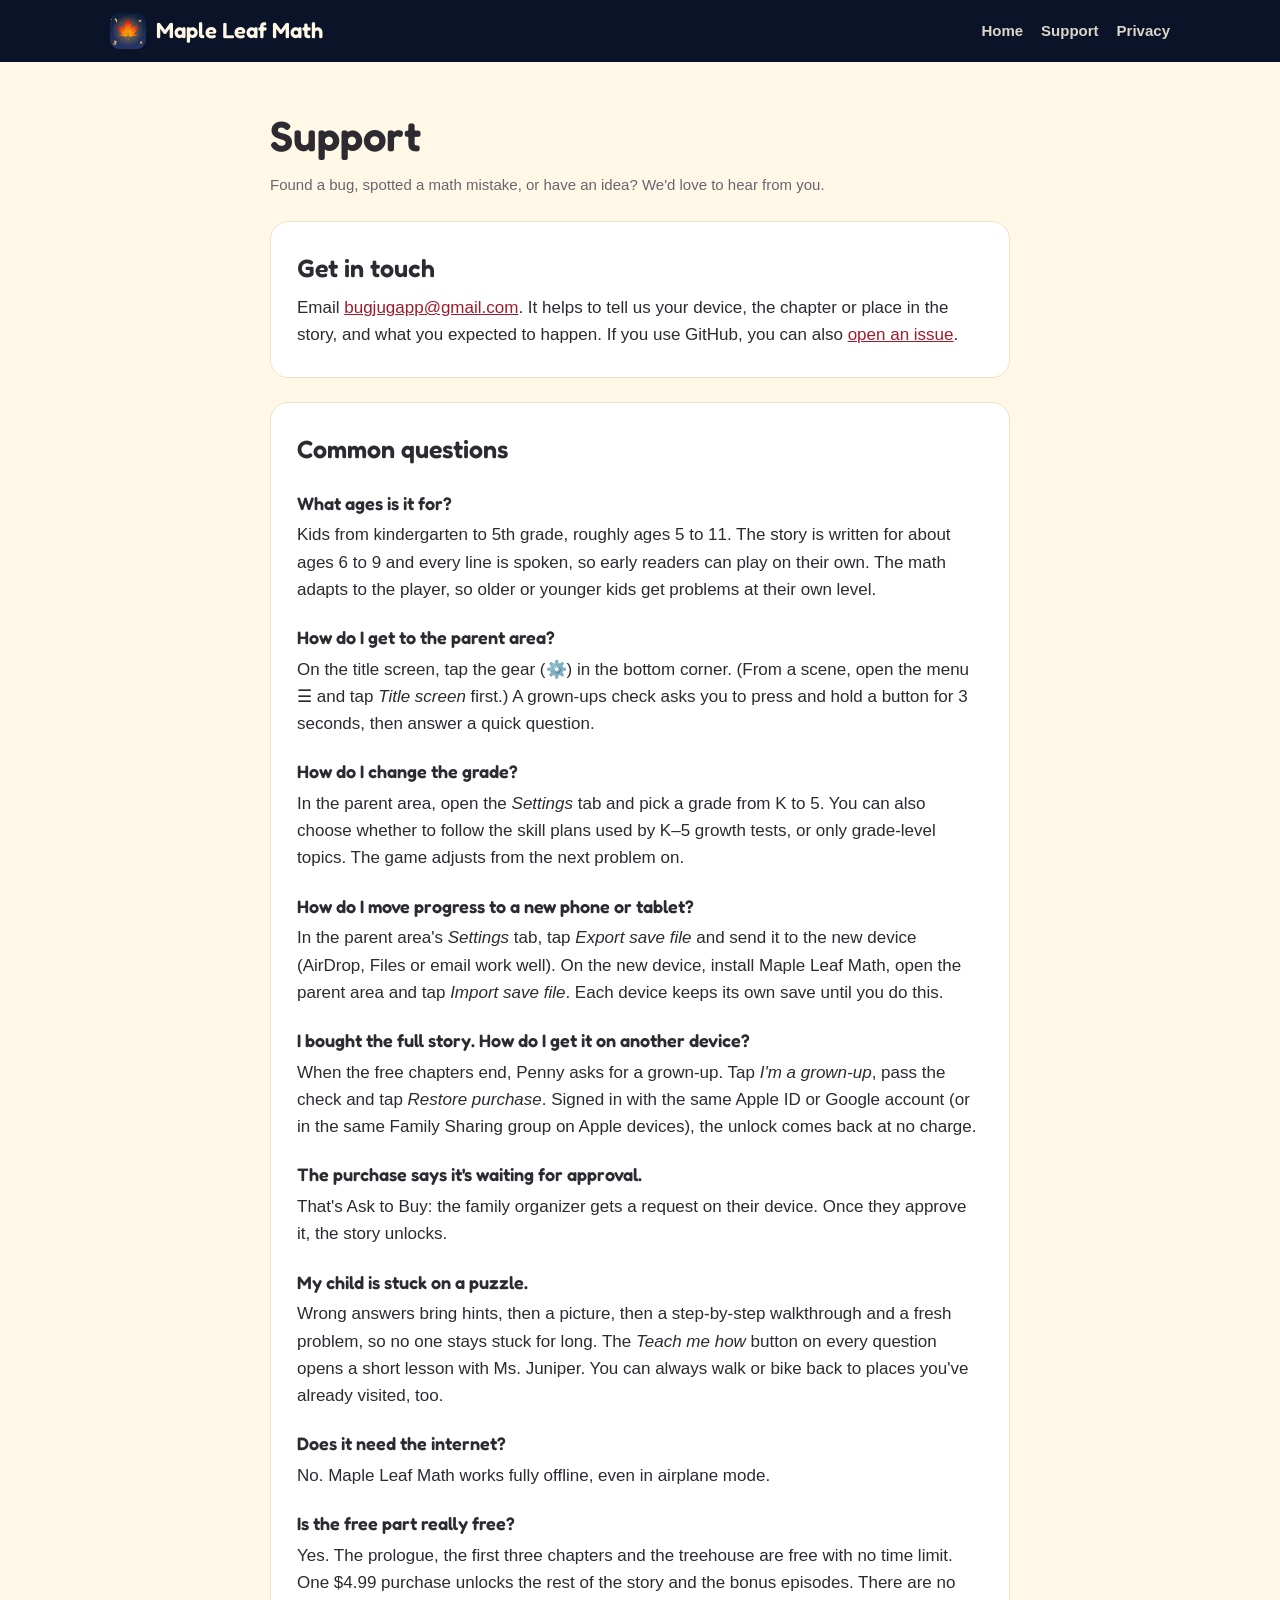
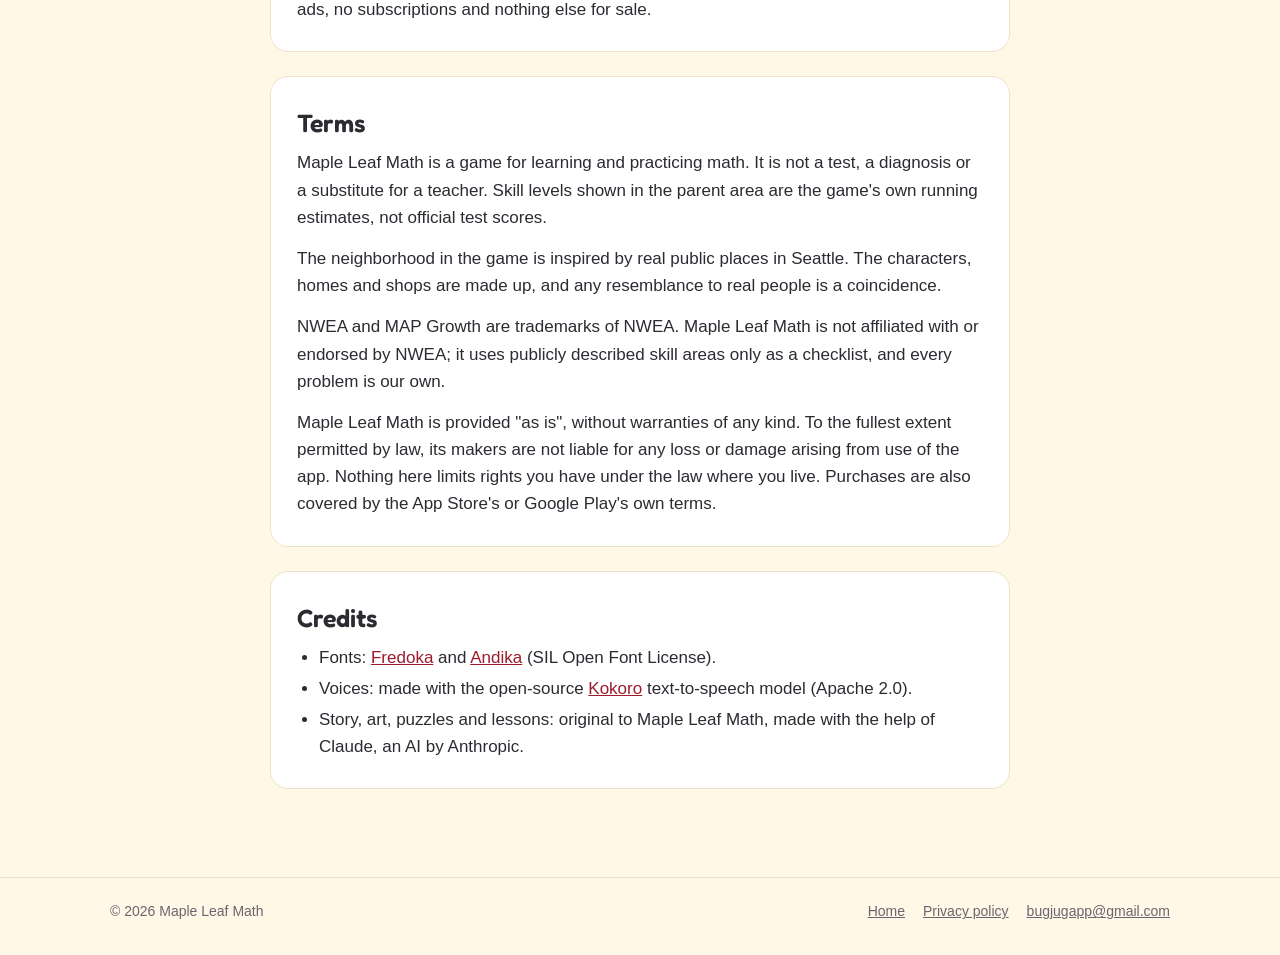
==== support.html @ 51f0090b "Maple Leaf Math website: home, privacy policy and support Plain static HTML for GitHub Pages, with s" ====
<!DOCTYPE html>
<html lang="en">
<head>
  <meta charset="utf-8">
  <meta name="viewport" content="width=device-width, initial-scale=1">
  <title>Maple Leaf Math Support</title>
  <meta name="description" content="Help with Maple Leaf Math: moving progress to a new device, restoring the unlock, changing the grade, and how to reach us.">
  <meta name="theme-color" content="#0b1328">
  <link rel="icon" href="favicon.png">
  <link rel="apple-touch-icon" href="apple-touch-icon.png">
  <link rel="stylesheet" href="style.css">
</head>
<body>
<header class="bar">
  <div class="wrap">
    <a class="brand" href="./"><img src="img/icon.png" alt="">Maple Leaf Math</a>
    <nav>
      <a class="wide" href="./">Home</a>
      <a href="support.html">Support</a>
      <a href="privacy.html">Privacy</a>
    </nav>
  </div>
</header>
<main class="doc">
  <h1>Support</h1>
  <p class="meta">Found a bug, spotted a math mistake, or have an idea? We'd love to hear from you.</p>

  <section id="contact">
    <h2>Get in touch</h2>
    <p>Email <a href="mailto:bugjugapp@gmail.com">bugjugapp@gmail.com</a>. It helps to tell us your
      device, the chapter or place in the story, and what you expected to happen. If you use GitHub,
      you can also <a href="https://github.com/mapleleafmath/mapleleafmath.github.io/issues/new">open an issue</a>.</p>
  </section>

  <section id="faq">
    <h2>Common questions</h2>

    <h3>What ages is it for?</h3>
    <p>Kids from kindergarten to 5th grade, roughly ages 5 to 11. The story is written for about
      ages 6 to 9 and every line is spoken, so early readers can play on their own. The math adapts
      to the player, so older or younger kids get problems at their own level.</p>

    <h3>How do I get to the parent area?</h3>
    <p>On the title screen, tap the gear (⚙️) in the bottom corner. (From a scene, open the menu
      ☰ and tap <em>Title screen</em> first.) A grown-ups check asks you to press and hold a button
      for 3 seconds, then answer a quick question.</p>

    <h3>How do I change the grade?</h3>
    <p>In the parent area, open the <em>Settings</em> tab and pick a grade from K to 5. You can also choose
      whether to follow the skill plans used by K–5 growth tests, or only grade-level topics. The
      game adjusts from the next problem on.</p>

    <h3>How do I move progress to a new phone or tablet?</h3>
    <p>In the parent area's <em>Settings</em> tab, tap <em>Export save file</em> and send it to the new
      device (AirDrop, Files or email work well). On the new device, install Maple Leaf Math, open the
      parent area and tap <em>Import save file</em>. Each device keeps its own save until you do this.</p>

    <h3>I bought the full story. How do I get it on another device?</h3>
    <p>When the free chapters end, Penny asks for a grown-up. Tap <em>I'm a grown-up</em>, pass the
      check and tap <em>Restore purchase</em>. Signed in with the same Apple ID or Google account (or
      in the same Family Sharing group on Apple devices), the unlock comes back at no charge.</p>

    <h3>The purchase says it's waiting for approval.</h3>
    <p>That's Ask to Buy: the family organizer gets a request on their device. Once they approve
      it, the story unlocks.</p>

    <h3>My child is stuck on a puzzle.</h3>
    <p>Wrong answers bring hints, then a picture, then a step-by-step walkthrough and a fresh
      problem, so no one stays stuck for long. The <em>Teach me how</em> button on every question
      opens a short lesson with Ms. Juniper. You can always walk or bike back to places you've
      already visited, too.</p>

    <h3>Does it need the internet?</h3>
    <p>No. Maple Leaf Math works fully offline, even in airplane mode.</p>

    <h3>Is the free part really free?</h3>
    <p>Yes. The prologue, the first three chapters and the treehouse are free with no time limit.
      One $4.99 purchase unlocks the rest of the story and the bonus episodes. There are no ads,
      no subscriptions and nothing else for sale.</p>
  </section>

  <section id="terms">
    <h2>Terms</h2>
    <p>Maple Leaf Math is a game for learning and practicing math. It is not a test, a diagnosis
      or a substitute for a teacher. Skill levels shown in the parent area are the game's own
      running estimates, not official test scores.</p>
    <p>The neighborhood in the game is inspired by real public places in Seattle. The characters,
      homes and shops are made up, and any resemblance to real people is a coincidence.</p>
    <p>NWEA and MAP Growth are trademarks of NWEA. Maple Leaf Math is not affiliated with or endorsed
      by NWEA; it uses publicly described skill areas only as a checklist, and every problem is our
      own.</p>
    <p>Maple Leaf Math is provided "as is", without warranties of any kind. To the fullest extent
      permitted by law, its makers are not liable for any loss or damage arising from use of the app.
      Nothing here limits rights you have under the law where you live. Purchases are also covered
      by the App Store's or Google Play's own terms.</p>
  </section>

  <section id="credits">
    <h2>Credits</h2>
    <ul>
      <li>Fonts: <a href="https://github.com/hyperis/Fredoka">Fredoka</a> and
        <a href="https://software.sil.org/andika/">Andika</a> (SIL Open Font License).</li>
      <li>Voices: made with the open-source <a href="https://github.com/hexgrad/kokoro">Kokoro</a>
        text-to-speech model (Apache 2.0).</li>
      <li>Story, art, puzzles and lessons: original to Maple Leaf Math, made with the help of Claude,
        an AI by Anthropic.</li>
    </ul>
  </section>
</main>
<footer>
  <div class="wrap">
    <span>© 2026 Maple Leaf Math</span>
    <nav>
      <a href="./">Home</a>
      <a href="privacy.html">Privacy policy</a>
      <a href="mailto:bugjugapp@gmail.com">bugjugapp@gmail.com</a>
    </nav>
  </div>
</footer>
</body>
</html>
---- style.css ----
/* Maple Leaf Math: night-blue sky, porch-light amber, maple red (the app's own palette). */
@font-face {
  font-family: "Fredoka";
  src: url(fonts/Fredoka-Variable.ttf) format("truetype");
  font-weight: 300 700;
  font-display: swap;
}
:root {
  --night: #14213d;
  --night-deep: #0b1328;
  --dusk: #2b3a67;
  --porch: #ffc857;
  --maple: #d7263d;
  --maple-dark: #9e1b2c;
  --glimmer: #2ec4b6;
  --leaf: #5b8e3e;
  --bg: #fff8e7;
  --card: #ffffff;
  --ink: #2d2a32;
  --muted: #6b6470;
  --soft: #fdf1d6;
  --line: #eee2c6;
  --link: #9e1b2c;
}
@media (prefers-color-scheme: dark) {
  :root {
    --bg: #0f1730;
    --card: #17213f;
    --ink: #f3ecdc;
    --muted: #aeb3c6;
    --soft: #1b2850;
    --line: #283662;
    --link: #ffc857;
  }
}
* { box-sizing: border-box; }
html { -webkit-text-size-adjust: 100%; scroll-behavior: smooth; }
@media (prefers-reduced-motion: reduce) { html { scroll-behavior: auto; } }
body {
  margin: 0;
  background: var(--bg);
  color: var(--ink);
  font: 17px/1.6 ui-rounded, "SF Pro Rounded", -apple-system, BlinkMacSystemFont, "Segoe UI", Roboto, Helvetica, Arial, sans-serif;
}
h1, h2, h3, .brand, .kicker { font-family: "Fredoka", ui-rounded, sans-serif; }
img { max-width: 100%; display: block; }
a { color: var(--link); }
.wrap { max-width: 1100px; margin: 0 auto; padding: 0 20px; }

/* Top bar */
.bar { background: var(--night-deep); color: #fff8e7; }
.bar .wrap { display: flex; align-items: center; justify-content: space-between; gap: 12px; height: 62px; }
.brand { display: flex; align-items: center; gap: 10px; color: #fff8e7; text-decoration: none; font-weight: 600; font-size: 22px; }
.brand img { width: 36px; height: 36px; border-radius: 9px; }
.bar nav { display: flex; gap: 18px; font-size: 15px; }
.bar nav a { color: #fff8e7; opacity: .85; text-decoration: none; font-weight: 600; }
.bar nav a:hover { opacity: 1; text-decoration: underline; }

/* Hero: a night sky over the neighborhood */
.hero {
  color: #fff8e7; padding: 48px 0 56px; overflow: hidden; position: relative;
  background:
    radial-gradient(1px 1px at 12% 20%, #fff 50%, transparent 51%),
    radial-gradient(1.5px 1.5px at 30% 8%, #fff 50%, transparent 51%),
    radial-gradient(1px 1px at 48% 30%, #fff 50%, transparent 51%),
    radial-gradient(1.5px 1.5px at 66% 12%, #fff 50%, transparent 51%),
    radial-gradient(1px 1px at 84% 26%, #fff 50%, transparent 51%),
    radial-gradient(1px 1px at 92% 6%, #fff 50%, transparent 51%),
    radial-gradient(1px 1px at 6% 60%, #fff 50%, transparent 51%),
    linear-gradient(180deg, var(--night-deep) 0%, var(--night) 55%, var(--dusk) 100%);
}
.hero .wrap { display: grid; grid-template-columns: 1fr 1.25fr; gap: 44px; align-items: center; }
.hero-icon { width: 92px; height: 92px; border-radius: 22px; box-shadow: 0 8px 28px rgba(0,0,0,.45); margin-bottom: 18px; }
.hero h1 { font-size: clamp(38px, 5.6vw, 58px); line-height: 1.04; margin: 0 0 14px; font-weight: 600; }
.hero h1 em { font-style: normal; color: var(--porch); }
.hero p { font-size: 19px; opacity: .92; margin: 0 0 26px; max-width: 32em; }
.cta { display: flex; flex-wrap: wrap; gap: 12px; align-items: center; }
.badge {
  display: inline-flex; align-items: center; gap: 10px; background: #000; color: #fff; min-height: 56px;
  border: 1px solid #555; border-radius: 12px; padding: 9px 18px; text-decoration: none; font-weight: 700;
}
.badge small { display: block; font-size: 11px; font-weight: 500; opacity: .8; line-height: 1.1; }
.badge span { line-height: 1.15; }
.note { font-size: 14px; opacity: .8; flex-basis: 100%; }
.device {
  background: #05080f; border-radius: 30px; padding: 10px; box-shadow: 0 22px 60px rgba(0,0,0,.5);
  border: 1px solid rgba(255,255,255,.12);
}
.device img { border-radius: 21px; width: 100%; }

/* Pills */
.pills { list-style: none; padding: 0; margin: 48px 0 0; display: grid; grid-template-columns: repeat(auto-fit, minmax(220px, 1fr)); gap: 14px; }
.pills li { background: var(--card); border: 1px solid var(--line); border-radius: 18px; padding: 18px 20px; }
.pills strong { display: block; font-size: 18px; }
.pills .e { font-size: 26px; display: block; margin-bottom: 4px; }

/* Feature rows: copy beside one landscape screenshot */
.feature { display: grid; grid-template-columns: 1fr 1.3fr; gap: 48px; align-items: center; padding: 64px 0; border-bottom: 1px solid var(--line); }
.feature.flip > figure { order: -1; }
.feature h2 { font-size: 36px; line-height: 1.12; margin: 0 0 12px; font-weight: 600; }
.kicker { color: var(--maple); font-weight: 600; letter-spacing: .08em; text-transform: uppercase; font-size: 15px; margin: 0 0 6px; }
@media (prefers-color-scheme: dark) { .kicker { color: var(--porch); } }
.feature ul { padding-left: 20px; margin: 12px 0 0; }
.feature li { margin-bottom: 8px; }
.feature figure { margin: 0; display: grid; gap: 14px; }
.shot { border-radius: 18px; border: 1px solid var(--line); box-shadow: 0 12px 34px rgba(20,33,61,.18); width: 100%; }
.shot.small { width: 78%; justify-self: end; margin-top: -18%; position: relative; border: 4px solid var(--bg); }

/* Grown-ups */
.grownups { padding: 64px 0 24px; }
.grownups h2 { font-size: 36px; margin: 0 0 8px; font-weight: 600; text-align: center; }
.grownups > p { text-align: center; max-width: 40em; margin: 0 auto 28px; color: var(--muted); }
.cards { display: grid; grid-template-columns: repeat(auto-fit, minmax(280px, 1fr)); gap: 16px; }
.card { background: var(--card); border: 1px solid var(--line); border-radius: 18px; padding: 22px 22px 10px; }
.card h3 { margin: 0 0 6px; font-size: 20px; font-weight: 600; }
.card p { margin: 0 0 12px; }

/* Closing */
.closing { background: var(--soft); border-radius: 28px; padding: 40px 28px; text-align: center; margin: 40px 0 64px; }
.closing h2 { font-size: 32px; margin: 0 0 8px; font-weight: 600; }
.closing p { margin: 0 auto 8px; max-width: 38em; }
.meta { color: var(--muted); font-size: 15px; margin: 0 0 12px; }

/* Document pages */
.doc { max-width: 780px; margin: 0 auto; padding: 40px 20px 64px; }
.doc h1 { font-size: 42px; margin: 0 0 4px; font-weight: 600; }
.doc section { background: var(--card); border: 1px solid var(--line); border-radius: 18px; padding: 26px 26px 14px; margin: 24px 0; }
.doc h2 { font-size: 25px; margin: 0 0 6px; font-weight: 600; }
.doc h3 { font-size: 18px; margin: 20px 0 4px; font-weight: 600; }
.doc p, .doc ul, .doc ol { margin: 0 0 14px; }
.doc ul, .doc ol { padding-left: 22px; }
.doc li { margin-bottom: 4px; }

footer { border-top: 1px solid var(--line); color: var(--muted); font-size: 14px; }
footer .wrap { display: flex; flex-wrap: wrap; gap: 8px 20px; justify-content: space-between; padding-top: 22px; padding-bottom: 32px; }
footer nav { display: flex; flex-wrap: wrap; gap: 6px 18px; }
footer a { color: var(--muted); }
.fine { flex-basis: 100%; font-size: 12.5px; }

@media (max-width: 820px) {
  .bar nav { gap: 12px; font-size: 14px; }
  .bar nav .wide { display: none; }
  .hero { padding: 32px 0 40px; }
  .hero .wrap { grid-template-columns: 1fr; gap: 28px; }
  .device { border-radius: 20px; padding: 6px; }
  .device img { border-radius: 15px; }
  .feature { grid-template-columns: 1fr; gap: 24px; padding: 44px 0; }
  .feature.flip > figure { order: 0; }
  .feature h2, .grownups h2 { font-size: 29px; }
  .doc section { padding: 20px 18px 8px; }
}
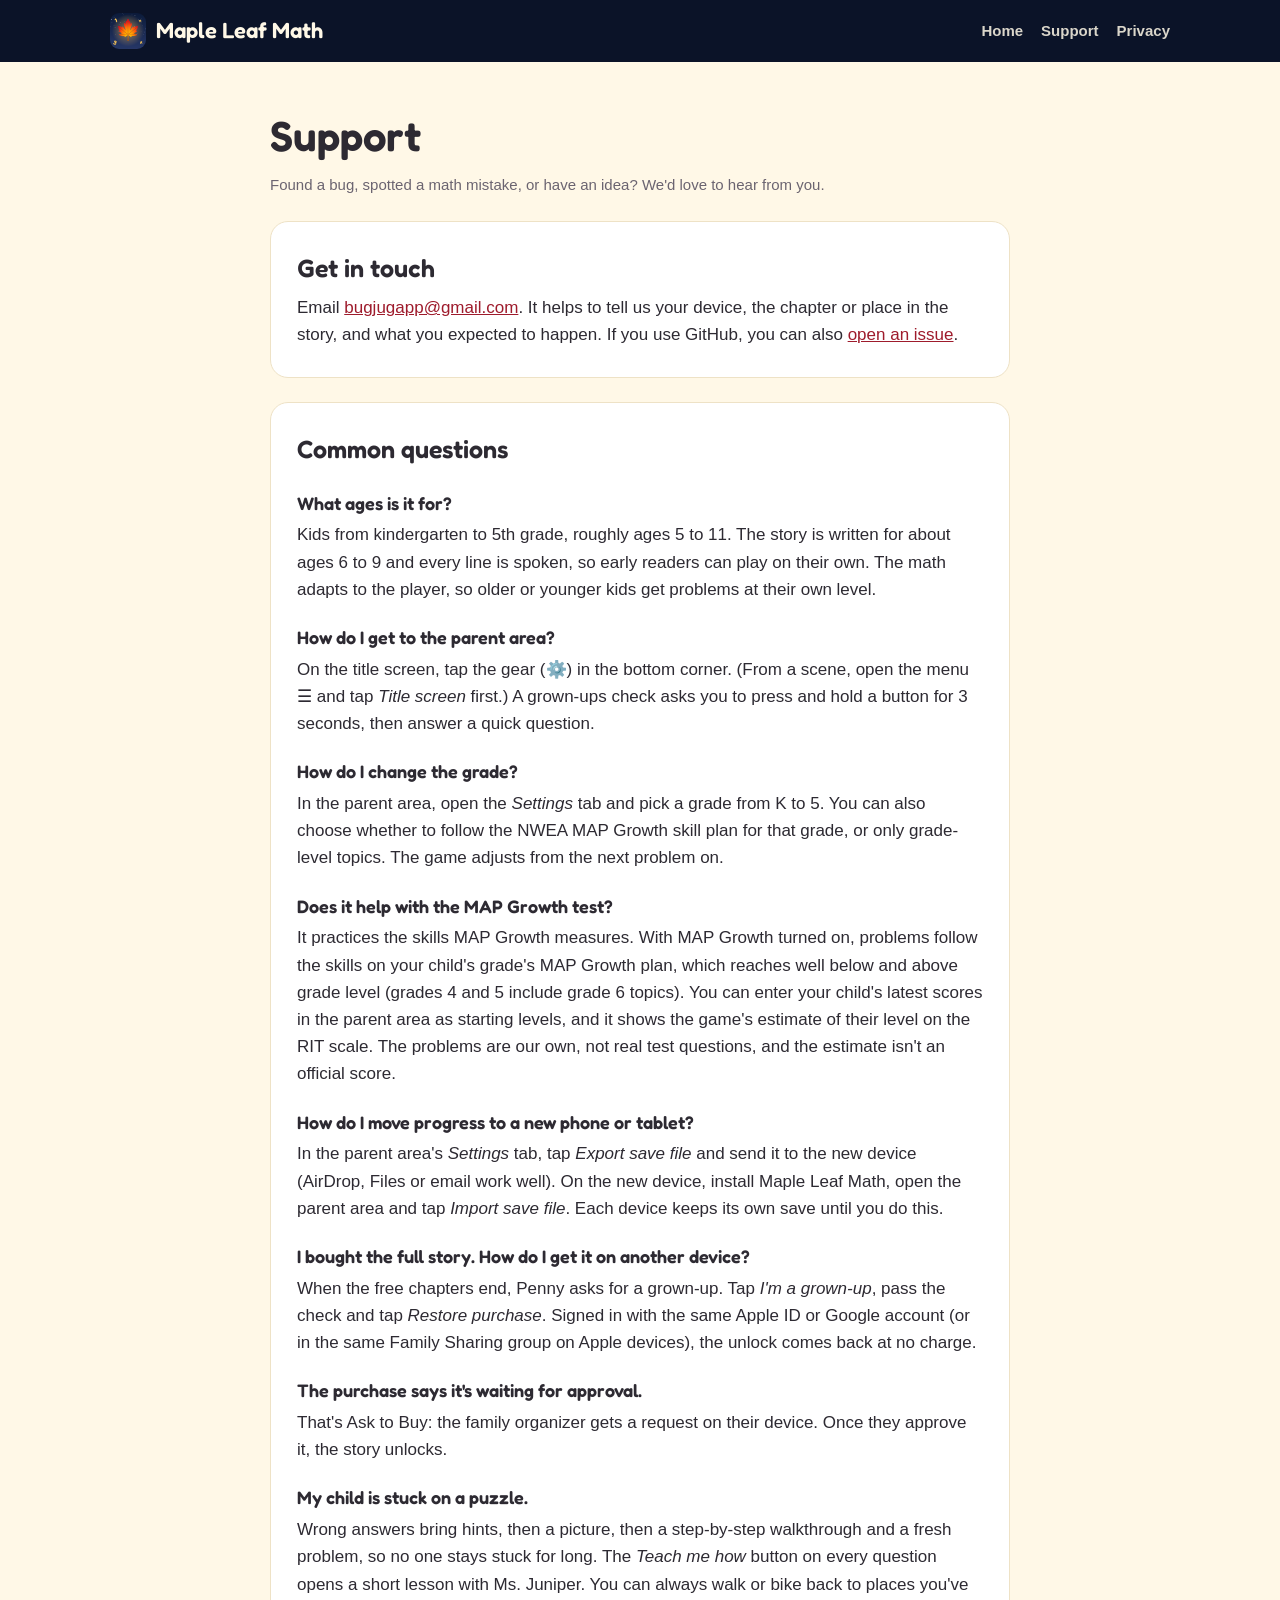
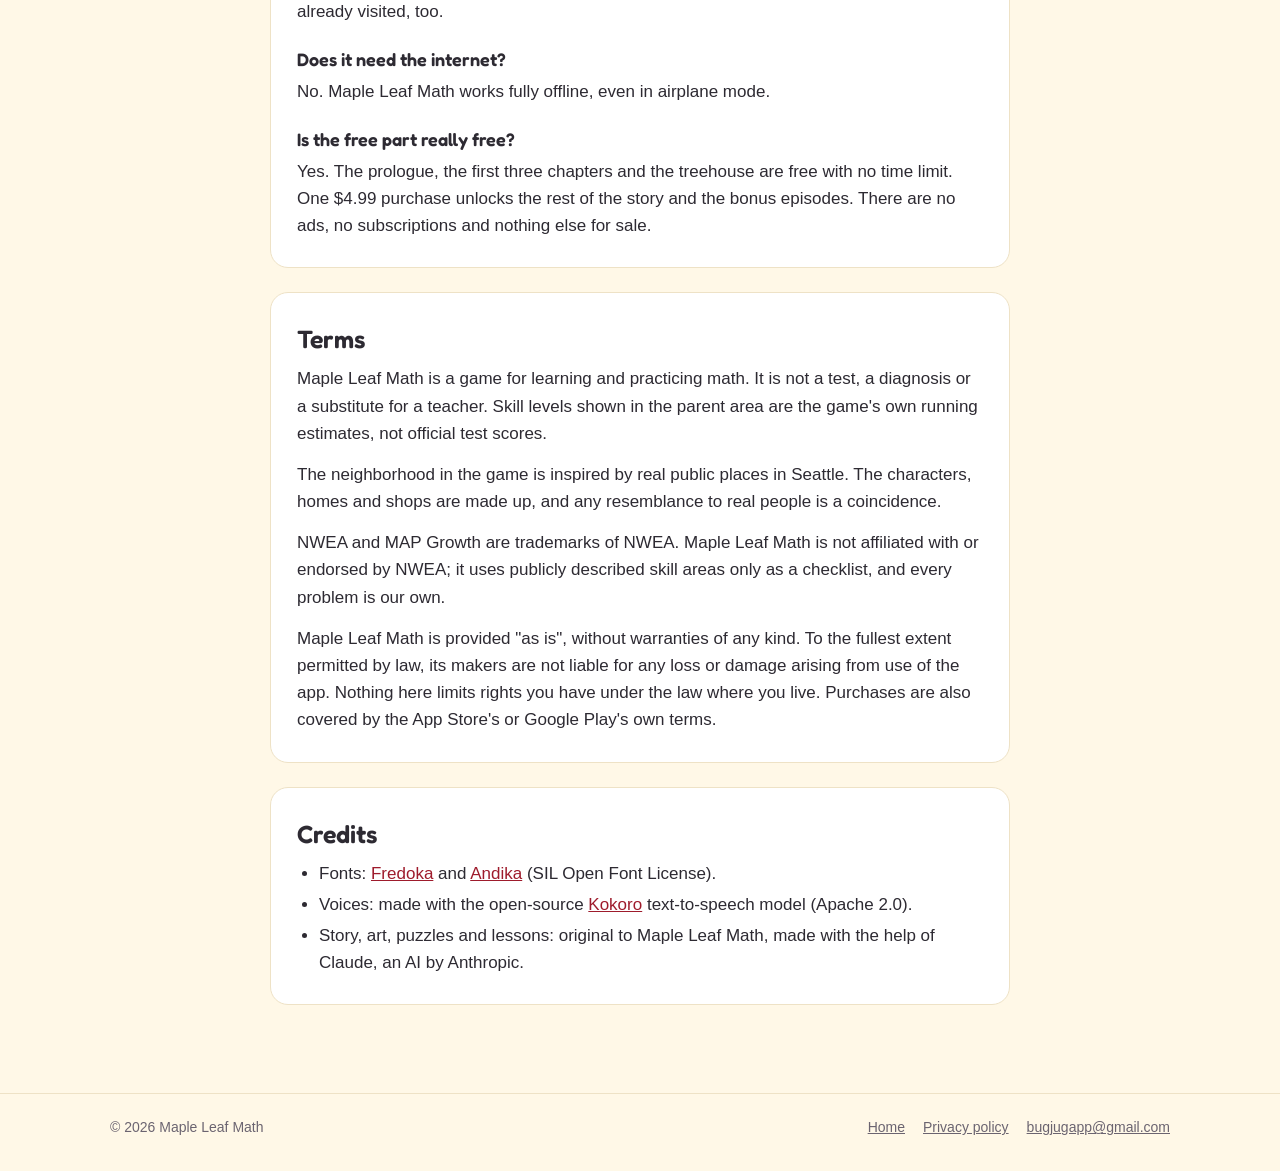
==== commit e2071dc2: "Say it practices the skills on NWEA MAP Growth, with a trademark disclaimer Co-Authored-By: Claude O" ====
--- a/support.html
+++ b/support.html
@@ -47,8 +47,15 @@
 
     <h3>How do I change the grade?</h3>
     <p>In the parent area, open the <em>Settings</em> tab and pick a grade from K to 5. You can also choose
-      whether to follow the skill plans used by K–5 growth tests, or only grade-level topics. The
-      game adjusts from the next problem on.</p>
+      whether to follow the NWEA MAP Growth skill plan for that grade, or only grade-level topics.
+      The game adjusts from the next problem on.</p>
+
+    <h3>Does it help with the MAP Growth test?</h3>
+    <p>It practices the skills MAP Growth measures. With MAP Growth turned on, problems follow the
+      skills on your child's grade's MAP Growth plan, which reaches well below and above grade level
+      (grades 4 and 5 include grade 6 topics). You can enter your child's latest scores in the parent
+      area as starting levels, and it shows the game's estimate of their level on the RIT scale. The
+      problems are our own, not real test questions, and the estimate isn't an official score.</p>
 
     <h3>How do I move progress to a new phone or tablet?</h3>
     <p>In the parent area's <em>Settings</em> tab, tap <em>Export save file</em> and send it to the new
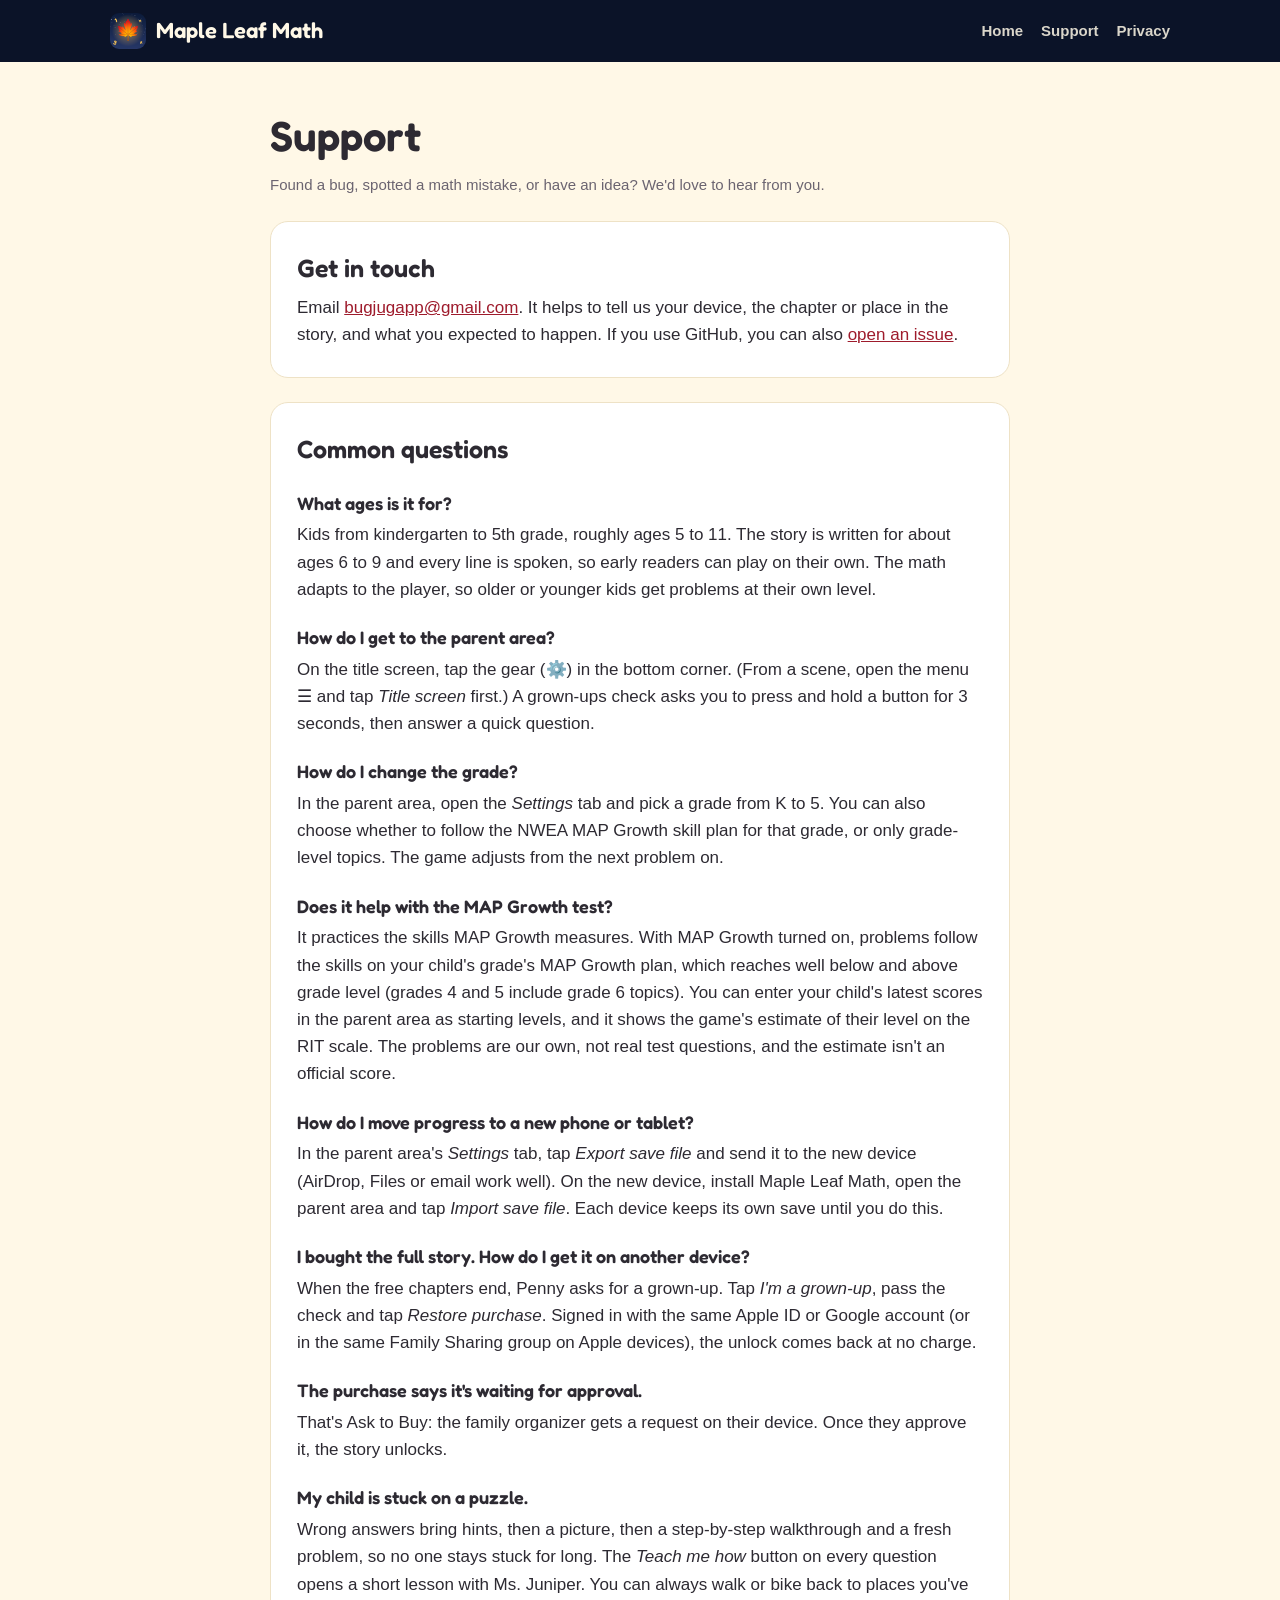
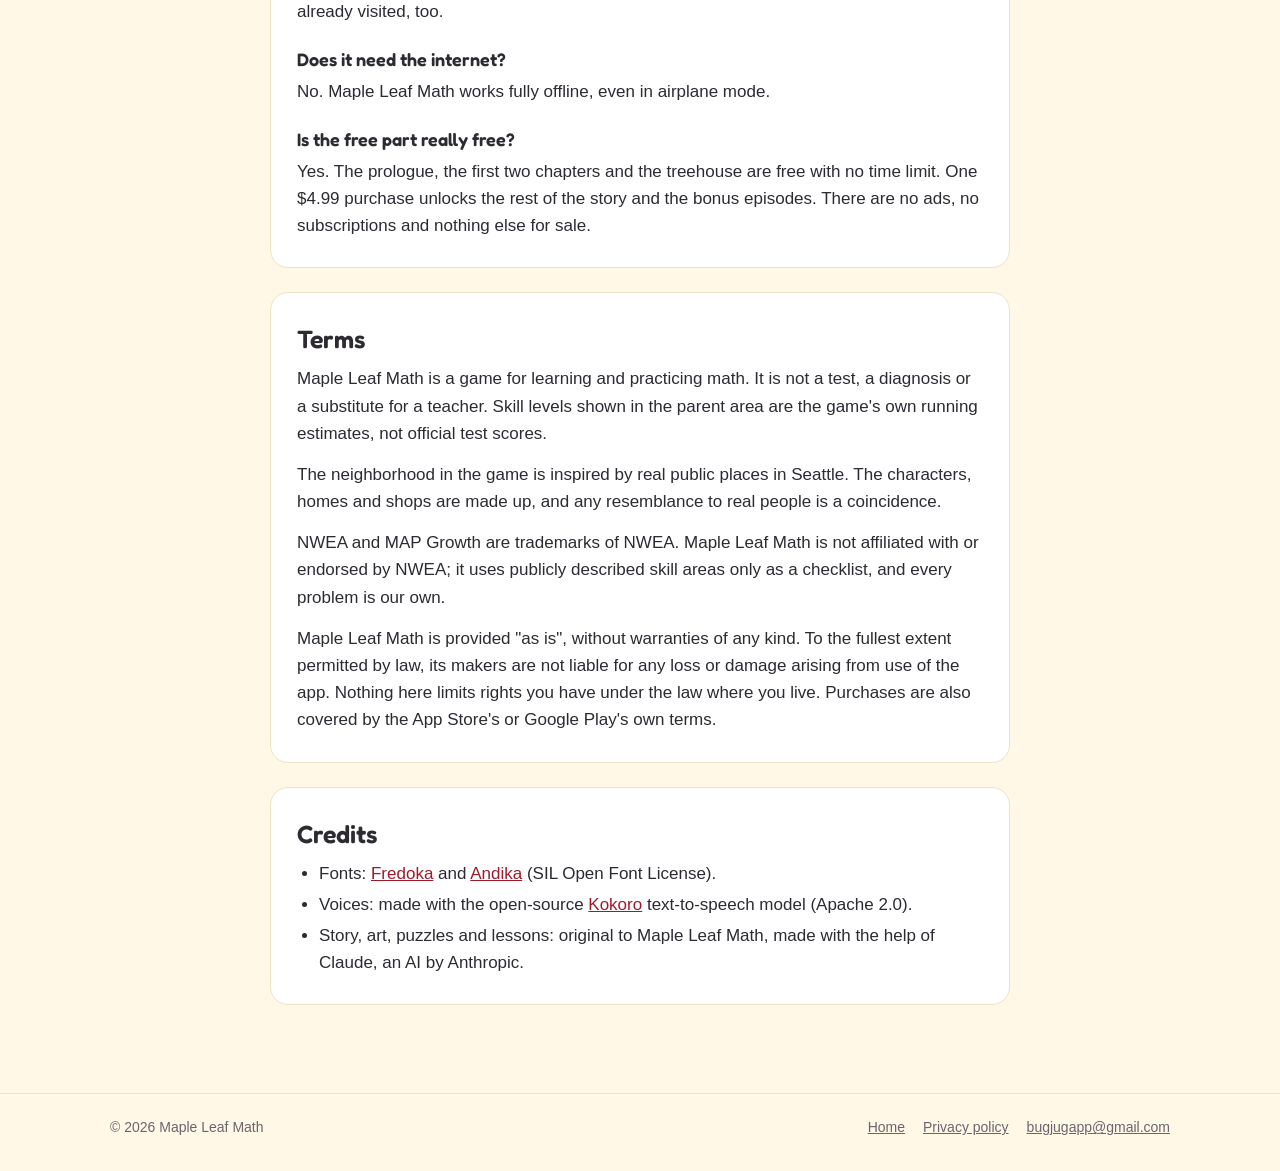
==== commit b542d8e8: "Free part is now the prologue and two chapters; newer screenshots Co-Authored-By: Claude Opus 5.5 <n" ====
--- a/support.html
+++ b/support.html
@@ -81,7 +81,7 @@
     <p>No. Maple Leaf Math works fully offline, even in airplane mode.</p>
 
     <h3>Is the free part really free?</h3>
-    <p>Yes. The prologue, the first three chapters and the treehouse are free with no time limit.
+    <p>Yes. The prologue, the first two chapters and the treehouse are free with no time limit.
       One $4.99 purchase unlocks the rest of the story and the bonus episodes. There are no ads,
       no subscriptions and nothing else for sale.</p>
   </section>
--- a/style.css
+++ b/style.css
@@ -106,6 +106,16 @@
 .shot { border-radius: 18px; border: 1px solid var(--line); box-shadow: 0 12px 34px rgba(20,33,61,.18); width: 100%; }
 .shot.small { width: 78%; justify-self: end; margin-top: -18%; position: relative; border: 4px solid var(--bg); }
 
+/* Trailer: a night band under the hero */
+.watch { margin: 18px 0 0; font-family: "Fredoka", ui-rounded, sans-serif; font-weight: 600; font-size: 18px; }
+.watch a { color: var(--porch); text-decoration: none; }
+.watch a:hover { text-decoration: underline; }
+.trailer { background: linear-gradient(180deg, var(--dusk) 0%, var(--night-deep) 100%); color: #fff8e7; padding: 44px 0 52px; text-align: center; }
+.trailer .kicker { color: var(--porch); margin: 0 0 6px; }
+.trailer h2 { font-size: clamp(28px, 4vw, 40px); line-height: 1.1; margin: 0 0 22px; font-weight: 600; }
+.trailer video { width: 100%; max-width: 960px; height: auto; aspect-ratio: 16 / 9; margin: 0 auto; display: block; border-radius: 20px; background: #000; box-shadow: 0 18px 50px rgba(0,0,0,.5); }
+.trailer-note { margin: 14px auto 0; font-size: 15px; opacity: .75; }
+
 /* Grown-ups */
 .grownups { padding: 64px 0 24px; }
 .grownups h2 { font-size: 36px; margin: 0 0 8px; font-weight: 600; text-align: center; }
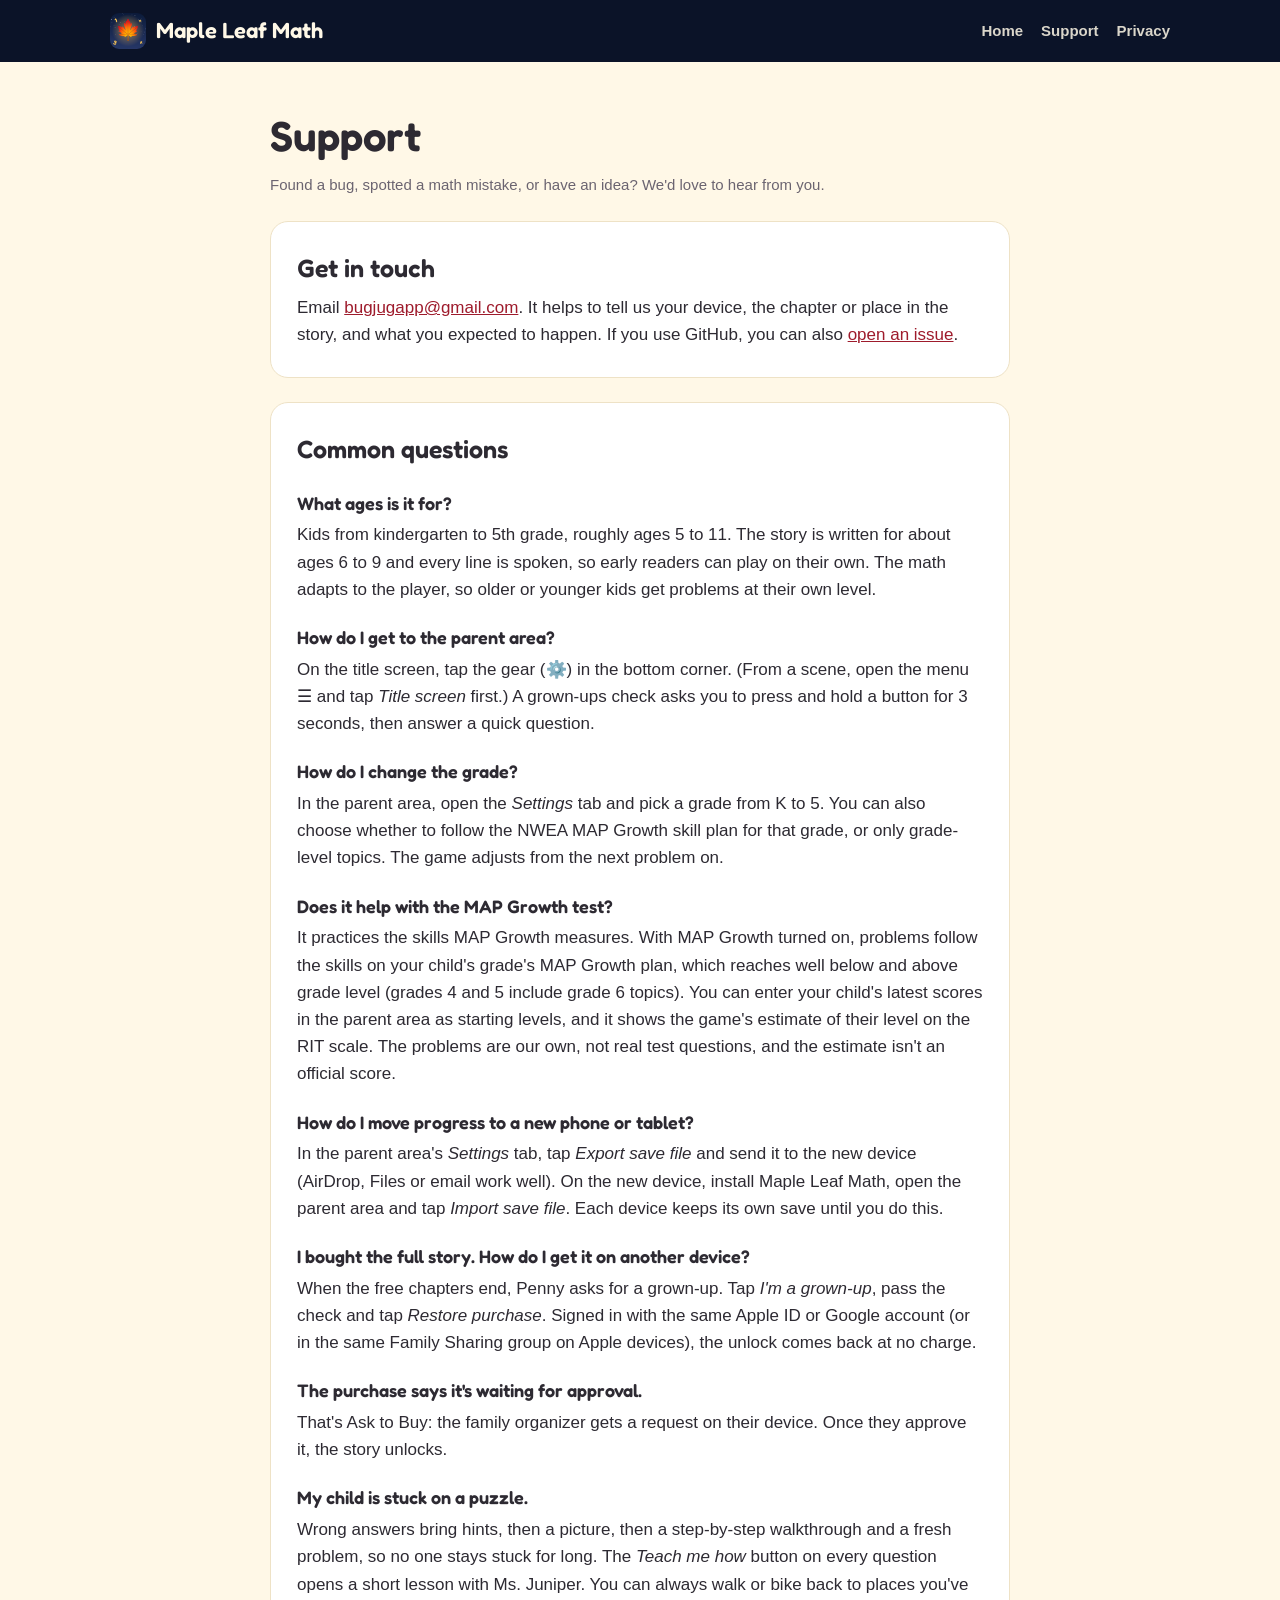
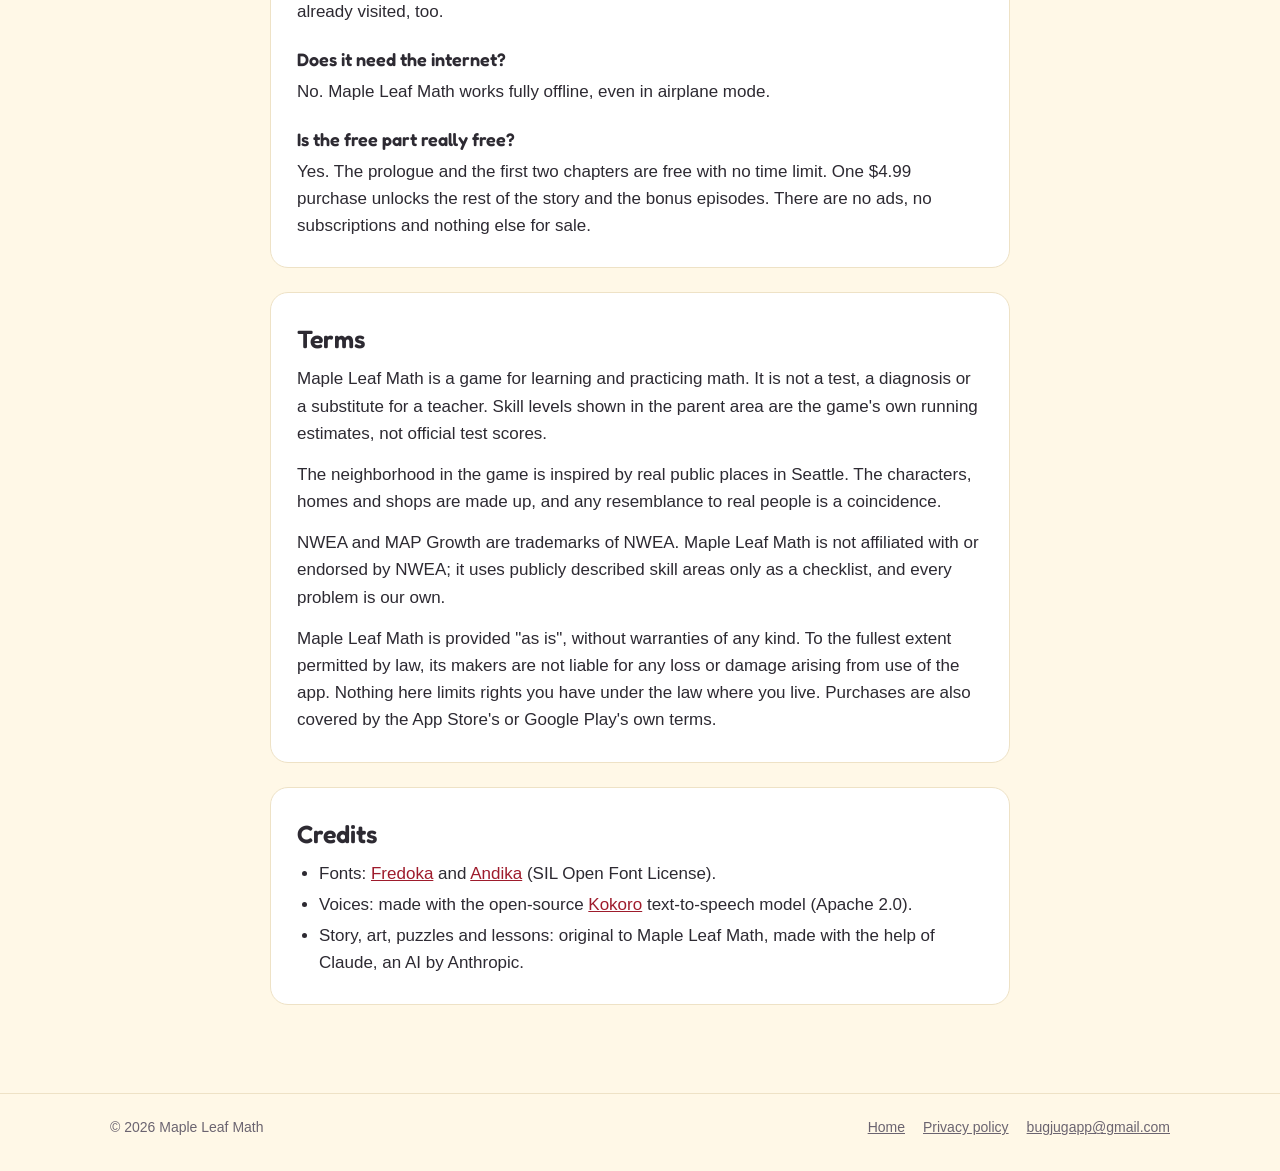
==== commit 4834d748: "Site: the free part is the prologue and first two chapters The Treehouse opens in Chapter 3, so it i" ====
--- a/support.html
+++ b/support.html
@@ -81,7 +81,7 @@
     <p>No. Maple Leaf Math works fully offline, even in airplane mode.</p>
 
     <h3>Is the free part really free?</h3>
-    <p>Yes. The prologue, the first two chapters and the treehouse are free with no time limit.
+    <p>Yes. The prologue and the first two chapters are free with no time limit.
       One $4.99 purchase unlocks the rest of the story and the bonus episodes. There are no ads,
       no subscriptions and nothing else for sale.</p>
   </section>
--- a/style.css
+++ b/style.css
@@ -79,6 +79,7 @@
   display: inline-flex; align-items: center; gap: 10px; background: #000; color: #fff; min-height: 56px;
   border: 1px solid #555; border-radius: 12px; padding: 9px 18px; text-decoration: none; font-weight: 700;
 }
+a.badge:hover { border-color: #fff; }
 .badge small { display: block; font-size: 11px; font-weight: 500; opacity: .8; line-height: 1.1; }
 .badge span { line-height: 1.15; }
 .note { font-size: 14px; opacity: .8; flex-basis: 100%; }
